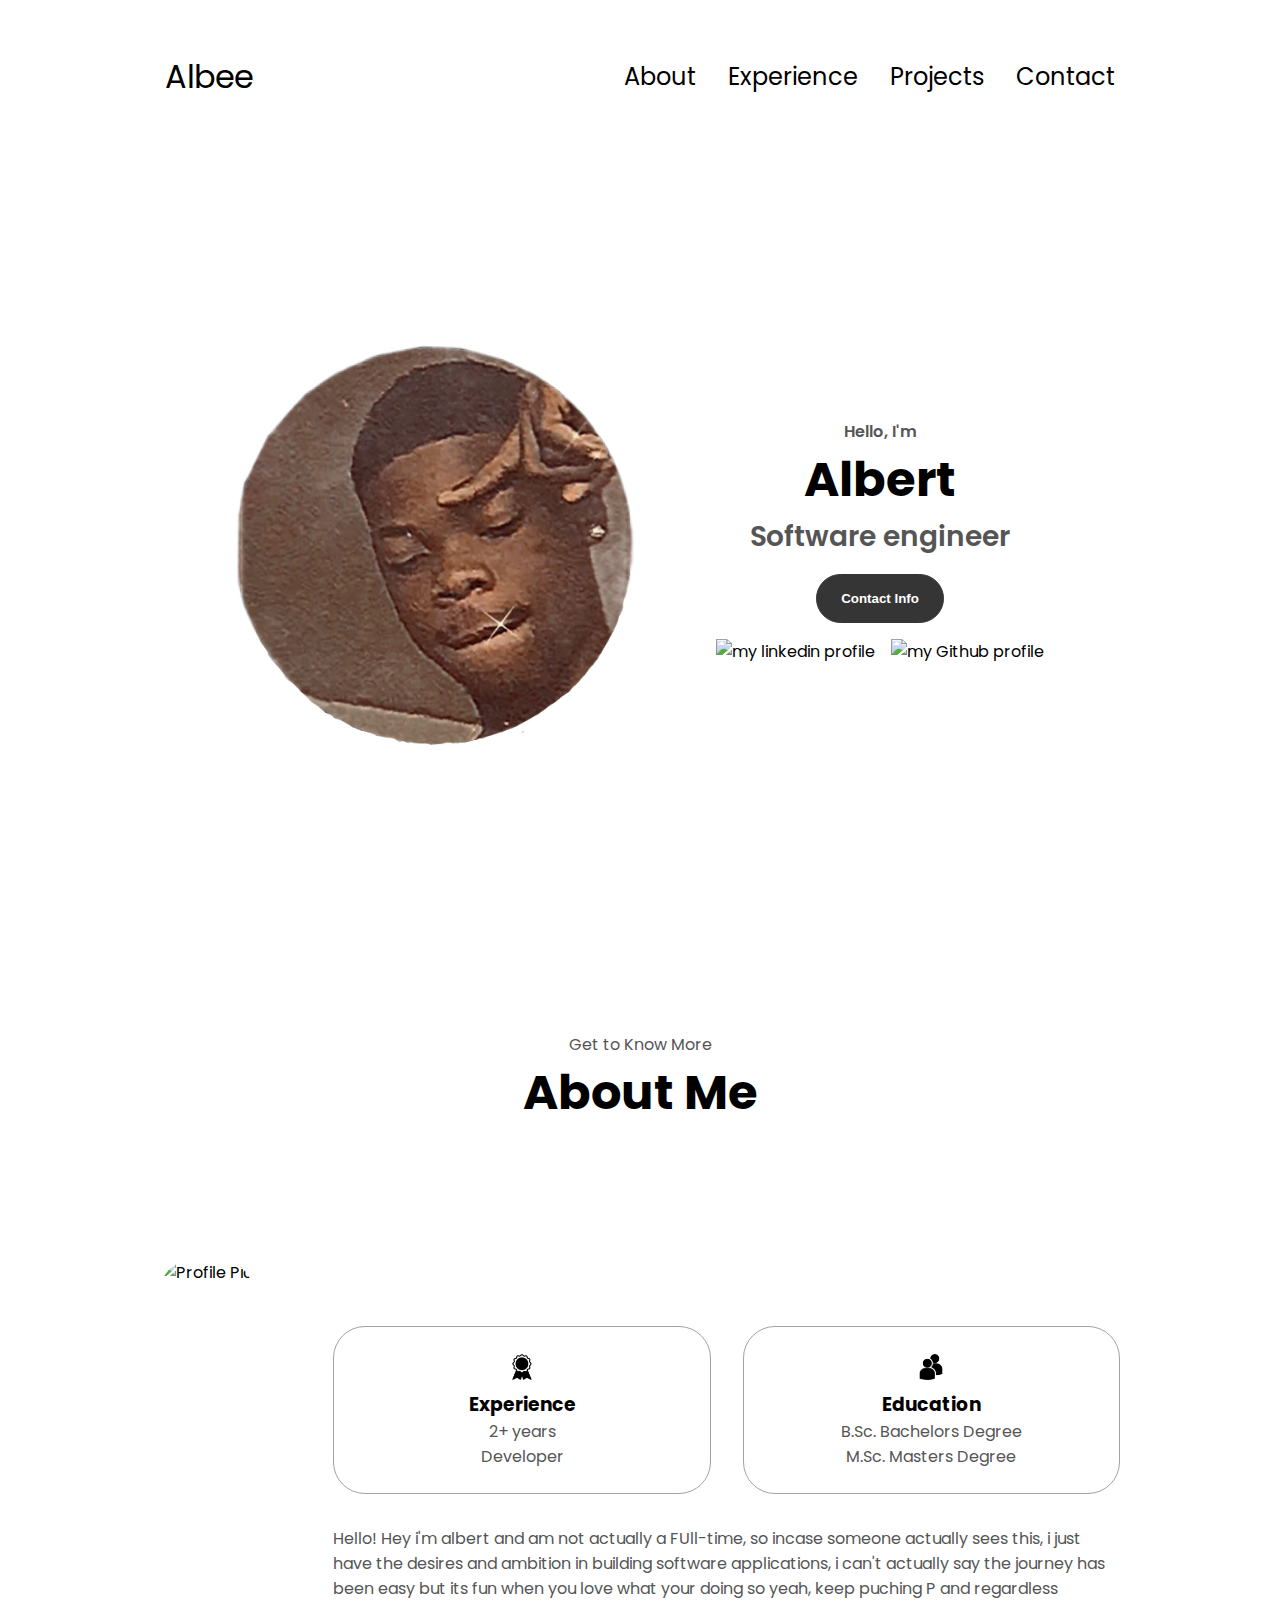
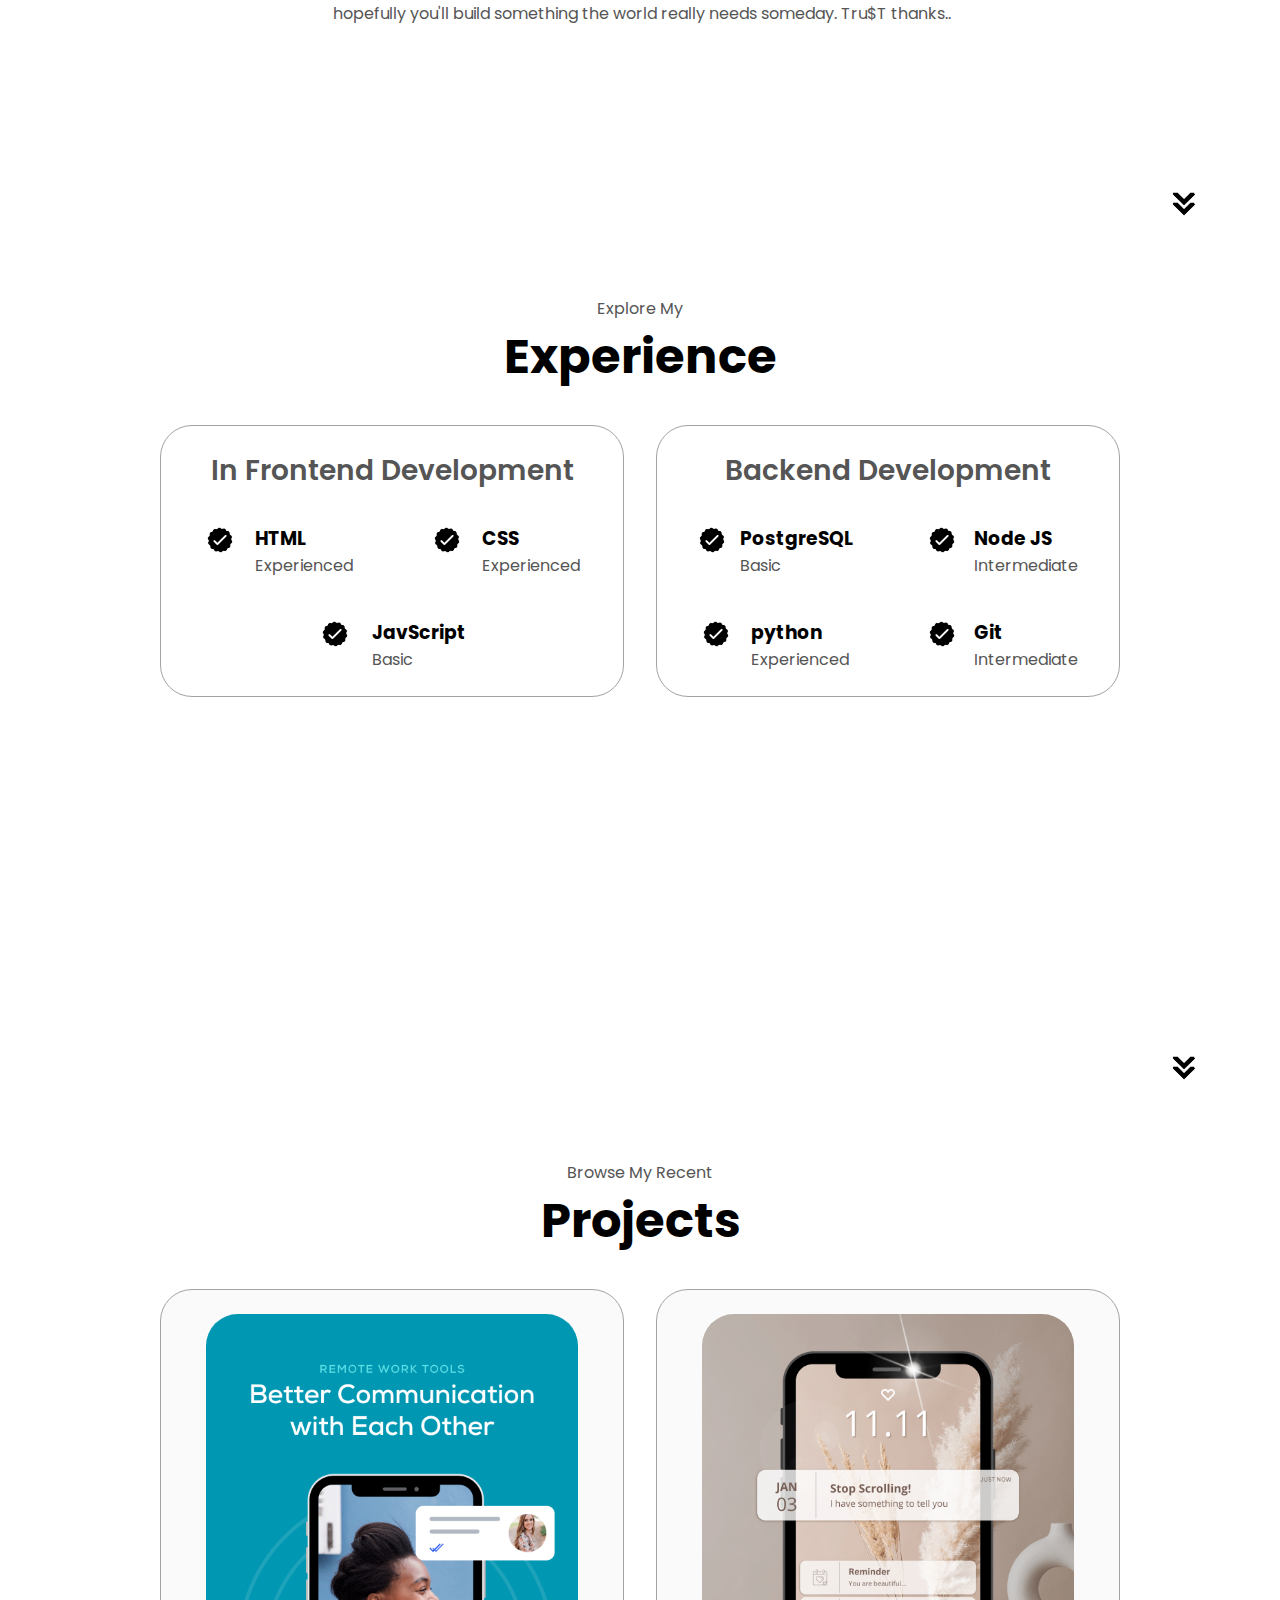
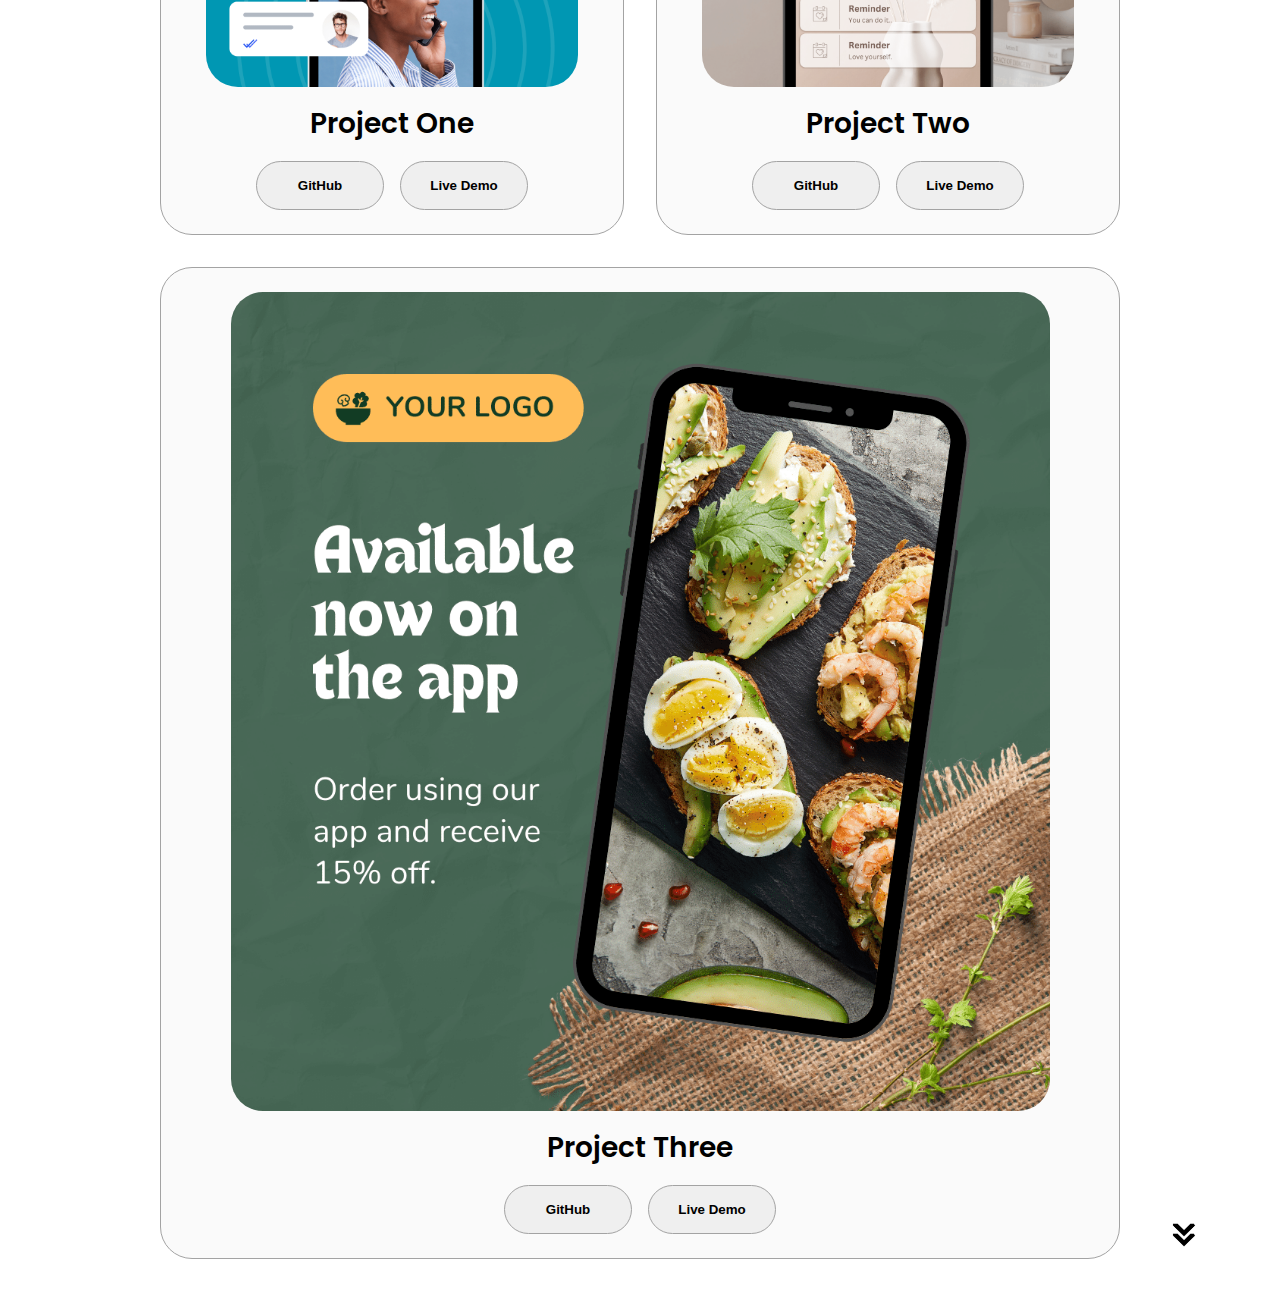
==== main.html @ 29f7c14c "finished portfolio" ====
<!DOCTYPE html>
<html lang="en">

<head>
    <meta charset="UTF-8">
    <meta name="viewport" content="width=device-width, initial-scale=1.0">
    <title>Albee</title>

    <link rel="stylesheet" href="style.css" />
    <link rel="stylesheet" href="mediaqueries.css" />
</head>

<body>
    <header>
        <nav id="desktop-nav">
            <div class="logo">
                Albee
            </div>
            <ul class="nav-links">
                <li><a href="#about">About</a></li>
                <li><a href="#experience">Experience</a></li>
                <li><a href="#projects">Projects</a></li>
                <li><a href="#contact">Contact</a></li>
            </ul>
        </nav>
        <nav id="hamburger-nav">
            <div class="logo">
                Albee
            </div>
            <div class="hamburger-menu">
                <div class="hamburger-icon" onclick="toggleMenu()">
                    <span></span>
                    <span></span>
                    <span></span>
                </div>
                <div class="menu-links">
                    <li><a href="#about">About</a></li>
                    <li><a href="#experience">Experience</a></li>
                    <li><a href="#projects">Projects</a></li>
                    <li><a href="#contact">Contact</a></li>
                </div>
            </div>
        </nav>
    </header>
    <section id="profile">
        <div class="section__pic-container">
            <img src="assets/albee.png" alt="Albee profile pic">
        </div>
        <div class="section__text">
            <p class="section__text__p1">Hello, I'm</p>
            <h1 class="title">Albert</h1>
            <p class="section__text__p2">Software engineer </p>
            <div class="btn-container">
                <!-- <button class="btn btn-color-2">
                        Download CV
                    </button> -->
                <button class="btn btn-color-1">
                        Contact Info
                    </button>
            </div>
            <div id="socials-container">
                <img src="assets/linkedin.png" class="icon" alt="my linkedin profile" class="icon" onclick="location.href='https://linkedin.com/'">
                <img src="assets/github.png" class="icon" alt="my Github profile" class="icon" onclick="location.href='https://github.com/OnlyoneAlbee'">
            </div>
        </div>
    </section>
    <section id="about">
        <p class="section__text__p1">Get to Know More</p>
        <h1 class="title">About Me</h1>
        <div class="section-container">
            <div class="section__pic-container">
                <img src="assets/about-pic.png" alt="Profile Pic" class="about-pic">
            </div>
            <div class="about-details-container">
                <div class="about-containers">
                    <div class="details-container">
                        <img src="assets/experience.png" alt="Experience icon" class="icon">
                        <h3>Experience</h3>
                        <p>2+ years <br /> Developer</p>
                    </div>
                    <div class="details-container">
                        <img src="assets/education.png" alt="Experience icon" class="icon">
                        <h3>Education</h3>
                        <p>B.Sc. Bachelors Degree <br /> M.Sc. Masters Degree</p>
                    </div>
                </div>
                <div class="text-container">
                    <p>Hello! Hey i'm albert and am not actually a FUll-time, so incase someone actually sees this, i just have the desires and ambition in building software applications, i can't actually say the journey has been easy but its fun when you
                        love what your doing so yeah, keep puching P and regardless hopefully you'll build something the world really needs someday. Tru$T thanks..
                    </p>
                </div>
            </div>
        </div>
        <img src="assets/arrow.png" alt="Arrow icon" class="icon arrow" onclick="location.href='./#experience'">
    </section>
    <section id="experience">
        <p class="section__text__p1">Explore My</p>
        <h1 class="title">Experience</h1>
        <div class="experience-details-container">
            <div class="about-containers">
                <div class="details-container">
                    <h2 class="experience-sub-title">In Frontend Development</h2>
                    <div class="article-container">
                        <article>
                            <img src="assets/checkmark.png" alt="Experience icon" class="icon">
                            <div>
                                <h3>HTML</h3>
                                <P>Experienced</P>
                            </div>
                        </article>
                        <article>
                            <img src="assets/checkmark.png" alt="Experience icon" class="icon">
                            <div>
                                <h3>CSS</h3>
                                <P>Experienced</P>
                            </div>
                        </article>
                        <article>
                            <img src="assets/checkmark.png" alt="Experience icon" class="icon">
                            <div>
                                <h3>JavScript</h3>
                                <P>Basic</P>
                            </div>
                        </article>
                    </div>
                </div>
                <div class="details-container">
                    <h2 class="experience-sub-title">Backend Development</h2>
                    <div class="article-container">
                        <article>
                            <img src="assets/checkmark.png" alt="Experience icon" class="icon">
                            <div>
                                <h3>PostgreSQL</h3>
                                <P>Basic</P>
                            </div>
                        </article>
                        <article>
                            <img src="assets/checkmark.png" alt="Experience icon" class="icon">
                            <div>
                                <h3>Node JS</h3>
                                <P>Intermediate</P>
                            </div>
                        </article>
                        <article>
                            <img src="assets/checkmark.png" alt="Experience icon" class="icon">
                            <div>
                                <h3>python</h3>
                                <P>Experienced</P>
                            </div>
                        </article>
                        <article>
                            <img src="assets/checkmark.png" alt="Experience icon" class="icon">
                            <div>
                                <h3>Git</h3>
                                <P>Intermediate</P>
                            </div>
                        </article>
                    </div>
                </div>
            </div>
        </div>
        <img src="assets/arrow.png" alt="Arrow icon" class="icon arrow" onclick="location.href='./#project'">
    </section>
    <section id="projects">
        <p class="section__text__p1">Browse My Recent</p>
        <h1 class="title">Projects</h1>
        <div class="experience-details-container">
            <div class="about-containers">
                <div class="details-container color-container">
                    <div class="article-container">
                        <img src="assets/project-1.png" alt="Project 1" class="project-img">
                    </div>
                    <h2 class="experience-sub-title project-title">Project One</h2>
                    <div class="btn-container">
                        <button class="btn btn-color-2 project-btn" onclick="location.href='https://github.com'">GitHub</button>
                        <button class="btn btn-color-2 project-btn" onclick="location.href-='https://github.com'">Live Demo</button>
                    </div>
                </div>
                <div class="details-container color-container">
                    <div class="article-container">
                        <img src="assets/project-2.png" alt="Project 2" class="project-img">
                    </div>
                    <h2 class="experience-sub-title project-title">Project Two</h2>
                    <div class="btn-container">
                        <button class="btn btn-color-2 project-btn" onclick="location.href='https://github.com'">GitHub</button>
                        <button class="btn btn-color-2 project-btn" onclick="location.href-='https://github.com'">Live Demo</button>
                    </div>
                </div>
                <div class="details-container color-container">
                    <div class="article-container">
                        <img src="assets/project-3.png" alt="Project 3" class="project-img">
                    </div>
                    <h2 class="experience-sub-title project-title">Project Three</h2>
                    <div class="btn-container">
                        <button class="btn btn-color-2 project-btn" onclick="location.href='https://github.com'">GitHub</button>
                        <button class="btn btn-color-2 project-btn" onclick="location.href-='https://github.com'">Live Demo</button>
                    </div>
                </div>
            </div>
        </div>
        <img src="assets/arrow.png" alt="Arrow icon" class="icon arrow" onclick="location.href='./#contact'">
    </section>
    <script src="script.js"></script>
</body>

</html>
---- style.css ----
@import url("https://fonts.googleapis.com/css2?family=Poppins:wght@300;400;500;600&display=swap");
 * {
     margin: 0;
     padding: o;
 }
 
 body {
     font-family: "Poppins", sans-serif;
     /* background-color: rgb(45, 44, 44); */
 }
 
 html {
     scroll-behavior: smooth;
 }
 
 p {
     color: rgb(85, 85, 85);
 }
 /*  TRANSITION */
 
 a,
 btn {
     transition: all 300ms ease;
 }
 /*  DESKTOP NAV */
 
 nav,
 .nav-links {
     display: flex;
 }
 
 nav {
     justify-content: space-around;
     align-items: center;
     height: 17vh;
 }
 
 .nav-links {
     gap: 2rem;
     list-style: none;
     font-size: 1.5rem;
 }
 
 a {
     color: black;
     text-decoration: none;
     text-decoration-color: white;
 }
 
 a:hover {
     color: gray;
     text-decoration: underline;
     text-underline-offset: 1rem;
     text-decoration-color: rgb(181, 181, 181);
 }
 
 .logo {
     font-size: 2rem;
 }
 
 .logo:hover {
     cursor: default;
 }
 /* Hamburger Menu */
 
 #hamburger-nav {
     display: none;
 }
 
 .hamburger-menu {
     position: relative;
     display: inline-block;
 }
 
 .hamburger-icon {
     display: flex;
     flex-direction: column;
     justify-content: space-between;
     height: 24px;
     width: 30px;
     cursor: pointer;
 }
 
 .hamburger-icon span {
     width: 100%;
     height: 2px;
     background-color: black;
 }
 
 .menu-links {
     position: absolute;
     top: 100%;
     right: 0;
     background-color: white;
     width: fit-content;
     max-height: 0;
     overflow: hidden;
     transition: all 0.3 ease-in-out;
 }
 
 .menu-links a {
     display: block;
     padding: 10px;
     text-align: center;
     font-size: 1.5rem;
     color: black;
     text-decoration: none;
     transition: all 0.3 ease-in-out;
 }
 
 .menu-links li {
     list-style: none;
 }
 
 .menu-links.open {
     max-height: 300px;
 }
 
 .hamburger-icon.open span:first-child {
     transform: rotate(45deg) translate(10px, 5px);
 }
 
 .hamburger-icon.open span:nth-child(2) {
     opacity: 0;
 }
 
 .hamburger-icon.open span:last-child {
     transform: rotate(-45deg) translate(10px, -5px);
 }
 
 .hamburger-icon span:first-child {
     transform: none;
 }
 
 .hamburger-icon span:first-child {
     opacity: 1;
 }
 
 .hamburger-icon span:first-child {
     transform: none;
 }
 /* SECTIONs */
 
 section {
     padding-top: 4vh;
     height: 96vh;
     margin: 0 10rem;
     box-sizing: border-box;
     min-height: fit-content;
 }
 
 .section-container {
     display: flex;
 }
 /* Profile Section */
 
 #profile {
     display: flex;
     justify-content: center;
     gap: 5rem;
     height: 80vh;
 }
 
 .section__pic-container {
     display: flex;
     height: 400px;
     width: 400px;
     margin: auto 0;
 }
 
 .section__text {
     align-self: center;
     text-align: center;
 }
 
 .section__text p {
     font-weight: 600;
 }
 
 .section__text__p1 {
     text-align: center;
 }
 
 .section__text__p2 {
     font-size: 1.75rem;
     margin-bottom: 1rem;
 }
 
 .title {
     font-size: 3rem;
     text-align: center;
 }
 
 #socials-container {
     display: flex;
     justify-content: center;
     margin-top: 1rem;
     gap: 1rem;
 }
 /* Icons */
 
 .icon {
     cursor: pointer;
     height: 2rem;
 }
 /* Buttons */
 
 .btn-container {
     display: flex;
     justify-content: center;
     gap: 1rem;
 }
 
 .btn {
     font-weight: 600;
     transition: all 300ms ease;
     padding: 1rem;
     width: 8rem;
     border-radius: 2rem;
 }
 
 .btn-color-1,
 .btn-color-2 {
     border: rgb(53, 53, 53) 0.1rem solid;
 }
 
 .btn-color-1:hover,
 .btn-color-2:hover {
     cursor: pointer;
 }
 
 .btn-color-1,
 .btn-color-2:hover {
     background-color: rgb(53, 53, 53);
     color: white;
 }
 
 .btn-color-1:hover {
     background-color: rgb(0, 0, 0);
 }
 
 .btn-color-2:hover {
     border: rgb(255, 255, 255) 0.1rem solid;
 }
 /* About Section */
 
 #about {
     position: relative;
 }
 
 .section__pic-container {
     height: 400px;
     width: 400px;
     margin: auto 0;
 }
 
 .section-container {
     gap: 4rem;
     height: 80%;
 }
 
 .about-containers,
 .about-details-container {
     display: flex;
 }
 
 .about-containers {
     gap: 2rem;
     margin-bottom: 2rem;
     margin-top: 2rem;
 }
 
 .about-details-container {
     justify-content: center;
     flex-direction: column;
 }
 
 .about-pic {
     border-radius: 2rem;
 }
 
 .arrow {
     position: absolute;
     right: -5rem;
     bottom: 2.5rem;
 }
 
 .details-container {
     padding: 1.5rem;
     flex: 1;
     background: white;
     border-radius: 2rem;
     border: rgb(53, 53, 53) 0.1rem solid;
     border-color: rgb(163, 163, 163);
     text-align: center;
 }
 /* Experience Section */
 
 #experience {
     position: relative;
 }
 
 .experience-details-container {
     display: flex;
     justify-content: center;
     flex-direction: column;
 }
 
 .experience-sub-title {
     color: rgb(85, 85, 85);
     font-weight: 600;
     font-size: 1.75rem;
     margin-bottom: 2rem;
 }
 
 .article-container {
     display: flex;
     text-align: initial;
     flex-wrap: wrap;
     gap: 2.5rem;
     justify-content: space-around;
 }
 
 article {
     display: flex;
     width: 10rem;
     justify-content: space-around;
     gap: 0.5rem;
 }
 
 article .icon {
     cursor: default;
 }
 /* Projects Section */
 
 #projects {
     position: relative;
 }
 
 .color-container {
     border-color: rgb(163, 163, 163);
     background: rgb(250, 250, 250);
 }
 
 .project-img {
     border-radius: 2rem;
     width: 90%;
     height: 90%;
 }
 
 .project-title {
     margin: 1rem;
     color: black;
 }
 
 .project-btn {
     color: black;
     border-color: rgb(163, 163, 163);
 }
 /* Contact Section */
 
 #contact {
     display: flex;
     justify-content: center;
     flex-direction: column;
     height: 70vh;
 }
 
 .contact-info-upper-container {
     display: flex;
     justify-content: center;
     border-radius: 2rem;
     border: rgb(163, 163, 163) 0.1rem solid;
     border-color: rgb(163, 163, 163);
     background-color: rgb(250, 250, 250);
     margin: 2rem auto;
     padding: 0.5rem;
 }
 
 .contact-info-container {
     display: flex;
     align-items: center;
     justify-content: center;
     gap: 0.5rem;
     margin: 1rem;
 }
 
 .contact-info-container p {
     font-size: larger;
 }
 
 .contact-icon {
     cursor: default;
 }
 
 .email-icon {
     height: 2.5rem;
 }
 /* Footer section */
 
 footer {
     height: 26vh;
     margin: 0 1rem;
 }
 
 footer p {
     text-align: center;
 }
---- mediaqueries.css ----
@media screen and (max-width: 1400px) {
    #profile {
        height: 83vh;
        margin-bottom: 6rem;
    }
    .about-containers {
        flex-wrap: wrap;
    }
    #contact,
    #projects {
        height: fit-content;
    }
}

@media screen and (max-width: 1200px) {
    #desktop-nav {
        display: none;
    }
    #hamburger-nav {
        display: flex;
    }
    #experience,
    .experience-details-container {
        margin-top: 2rem;
    }
    #profile,
    .section-container {
        display: block;
    }
    .arrow {
        display: none;
    }
    section,
    .section-container {
        height: fit-content;
    }
    section {
        margin: 0 5%;
    }
    .section__pic-container {
        width: 275px;
        height: 275px;
        margin: 0 auto 2rem;
    }
    .about-containers {
        margin-top: 0;
    }
}

@media screen and (max-width: 600px) {
    #contact,
    footer {
        height: 40vh;
    }
    #profile {
        height: 83vh;
        margin-bottom: 0;
    }
    .about-containers,
    .contact-info-upper-container,
    .btn-container {
        flex-wrap: wrap;
    }
    .contact-info-container {
        margin: 0;
    }
    .experience-sub-title {
        font-size: 1.25rem;
    }
    .contact-info-container p,
    .nav-links li a {
        font-size: 1rem;
    }
    .logo {
        font-size: 1.5rem;
    }
    .nav-links {
        flex-direction: column;
        gap: 0.5rem;
        text-align: center;
    }
    .section__pic-container {
        width: auto;
        height: 46vw;
        justify-content: center;
    }
    .section__text__p2 {
        font-size: 1.25rem;
    }
    .title {
        font-size: 2rem;
    }
}
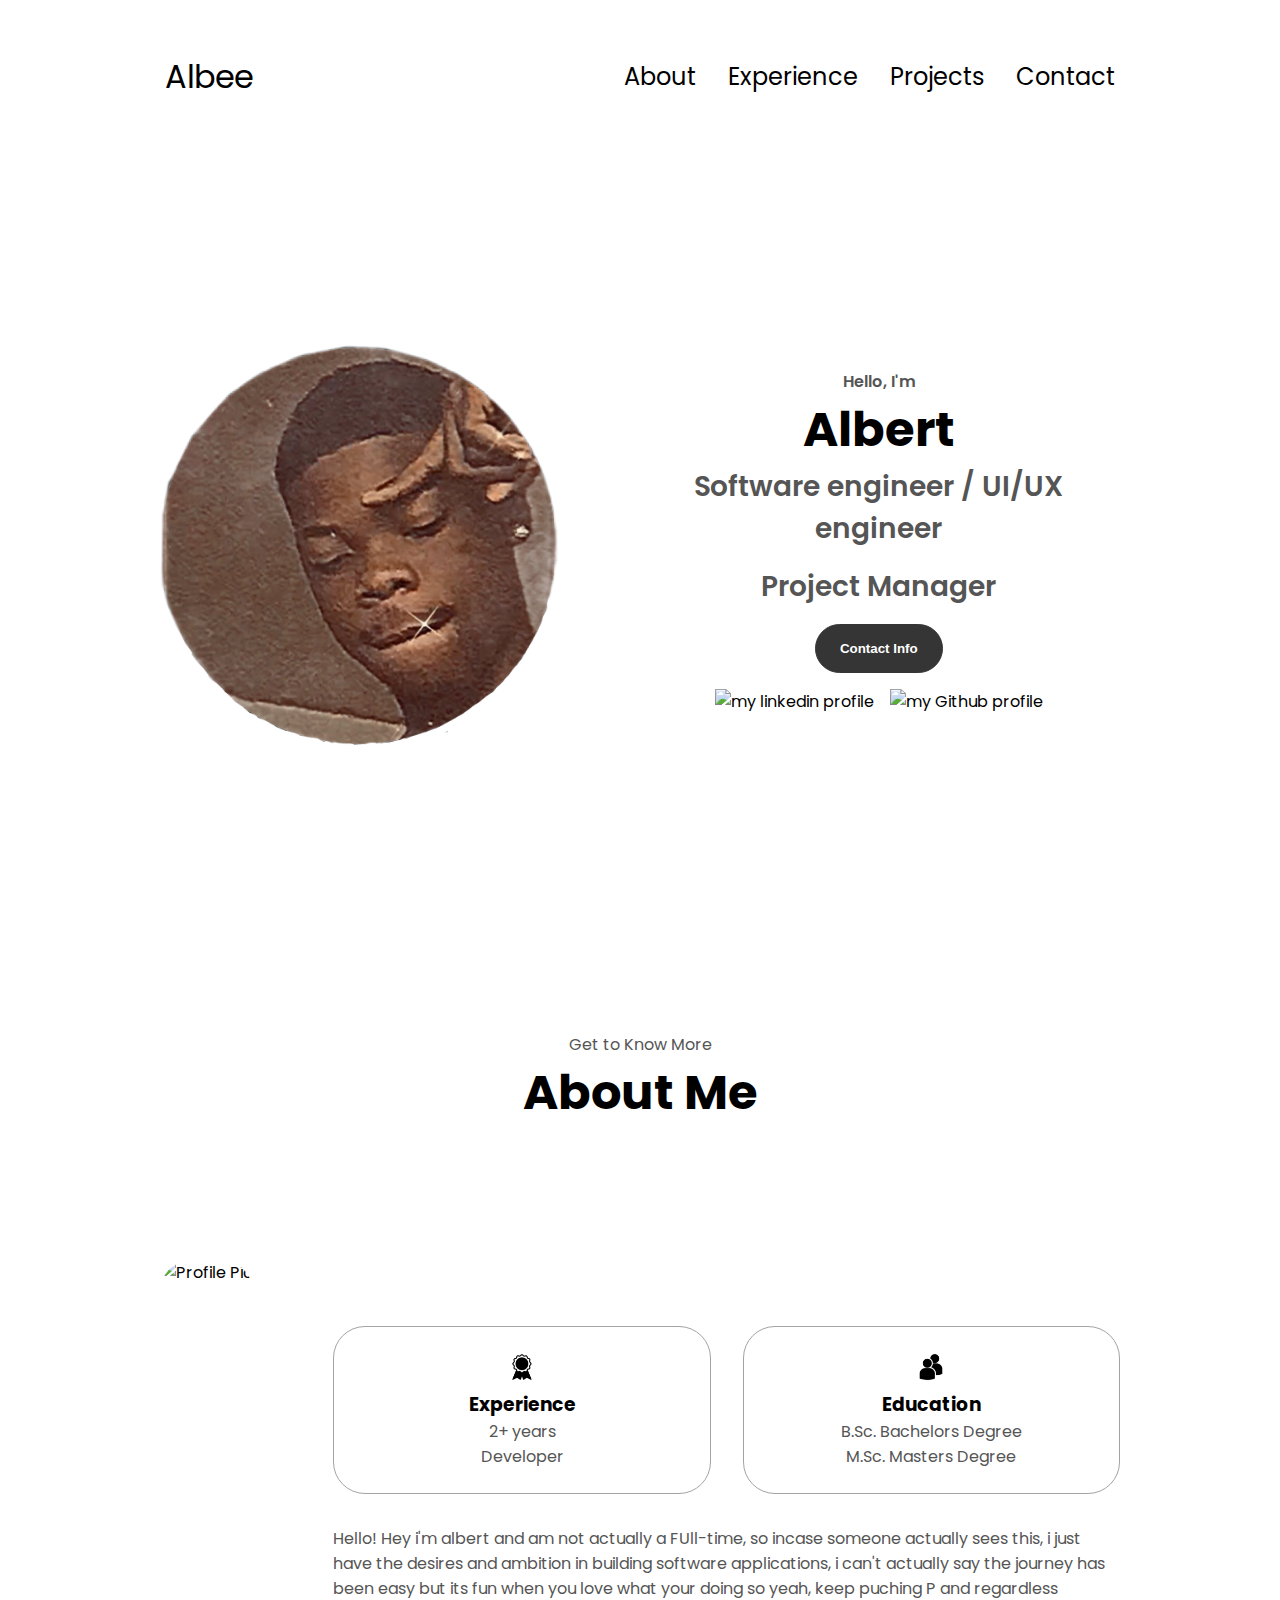
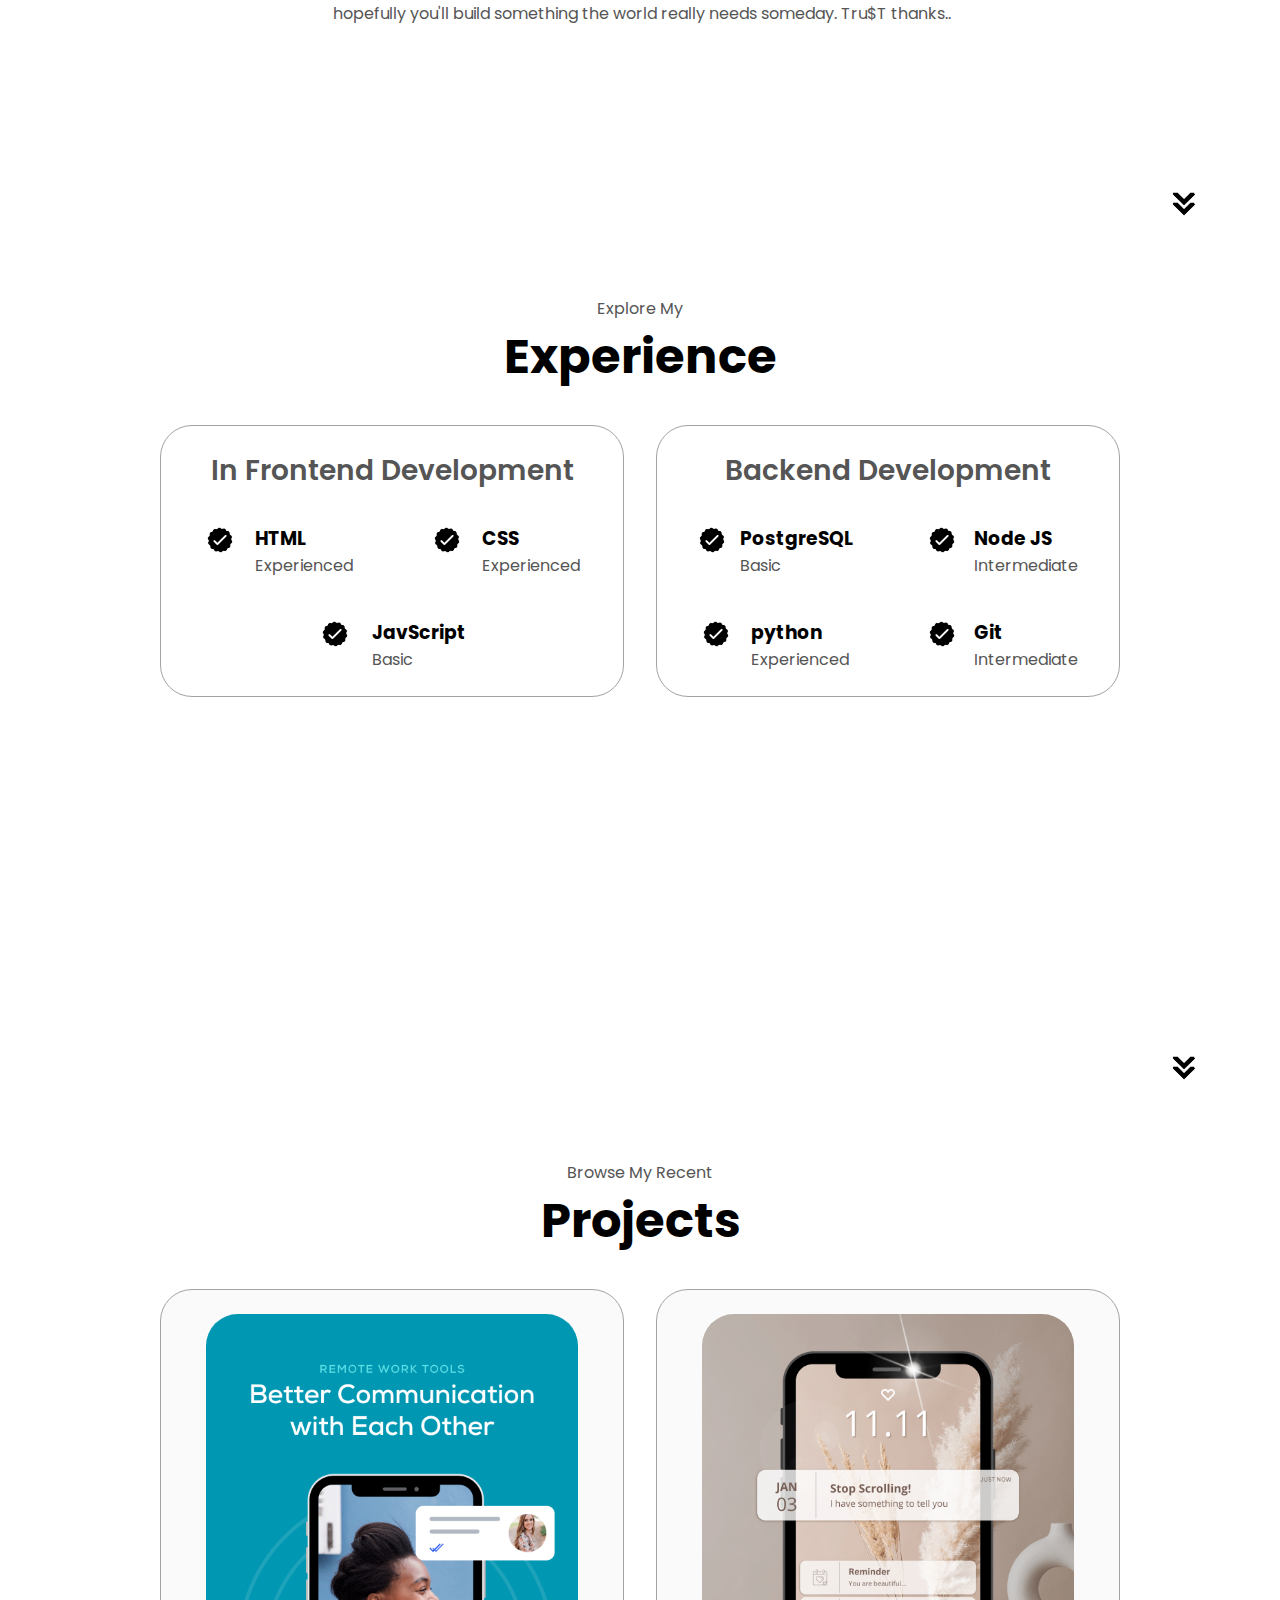
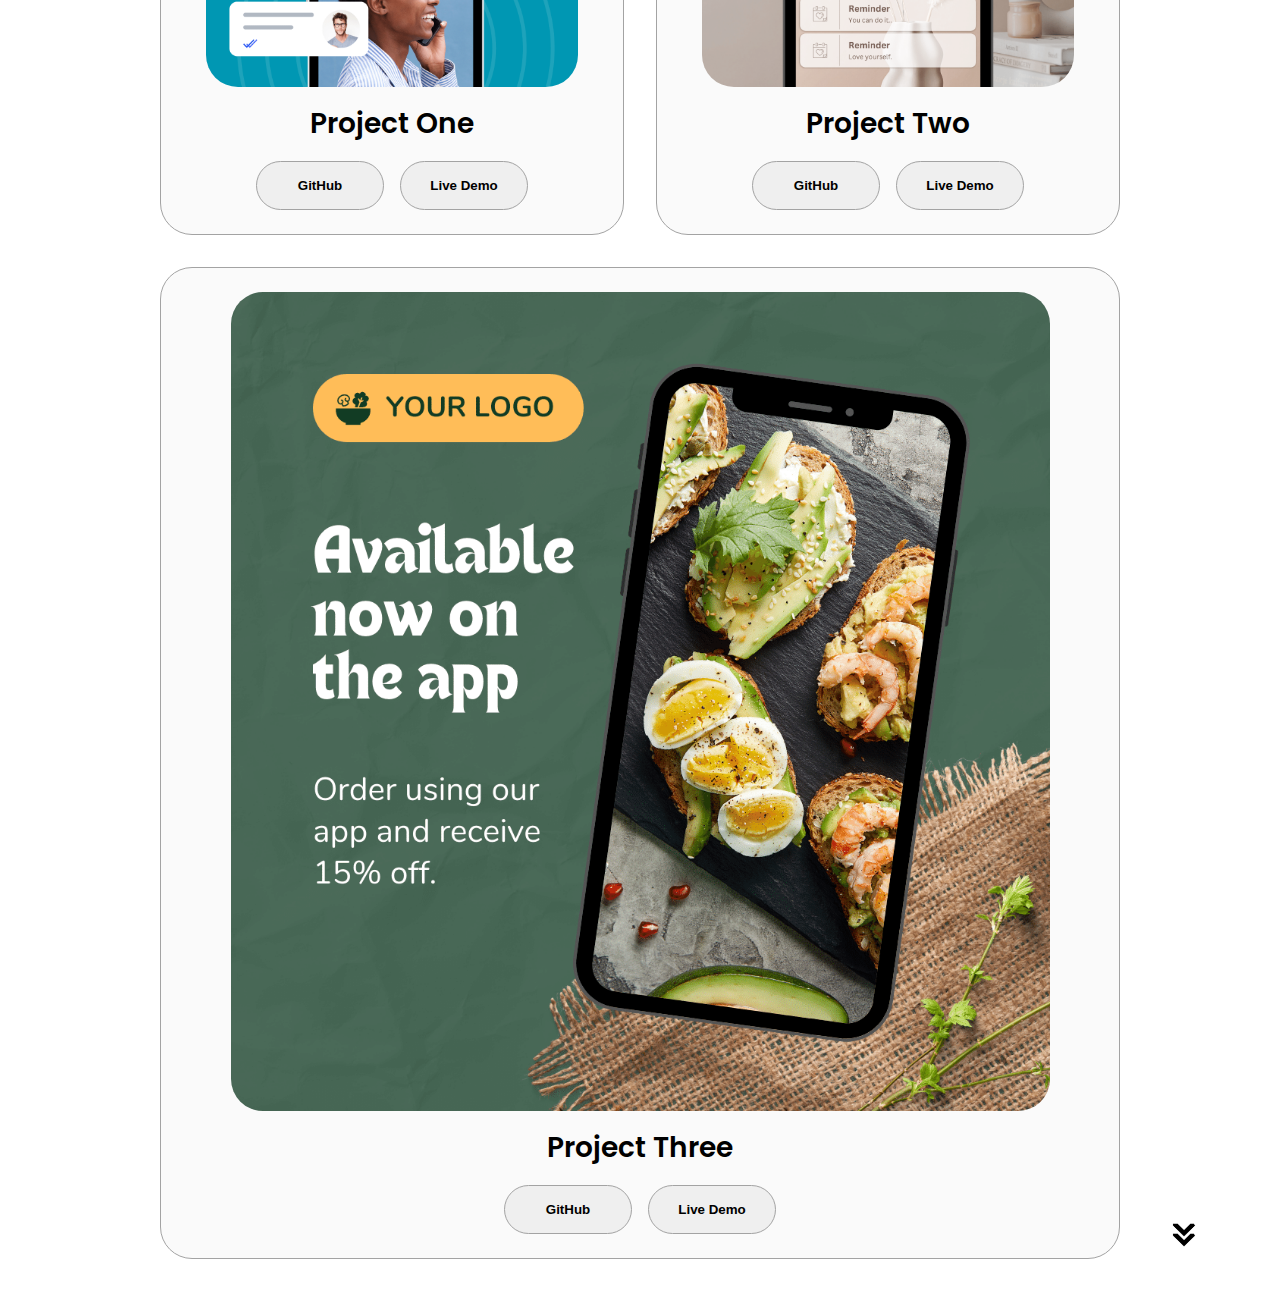
==== commit e4938096: "finished portfolio" ====
--- a/main.html
+++ b/main.html
@@ -49,7 +49,8 @@
         <div class="section__text">
             <p class="section__text__p1">Hello, I'm</p>
             <h1 class="title">Albert</h1>
-            <p class="section__text__p2">Software engineer </p>
+            <p class="section__text__p2">Software engineer / UI/UX engineer</p>
+            <p class="section__text__p3">Project Manager </p>
             <div class="btn-container">
                 <!-- <button class="btn btn-color-2">
                         Download CV
--- a/style.css
+++ b/style.css
@@ -186,6 +186,11 @@
      margin-bottom: 1rem;
  }
  
+ .section__text__p3 {
+     font-size: 1.75rem;
+     margin-bottom: 1rem;
+ }
+ 
  .title {
      font-size: 3rem;
      text-align: center;
